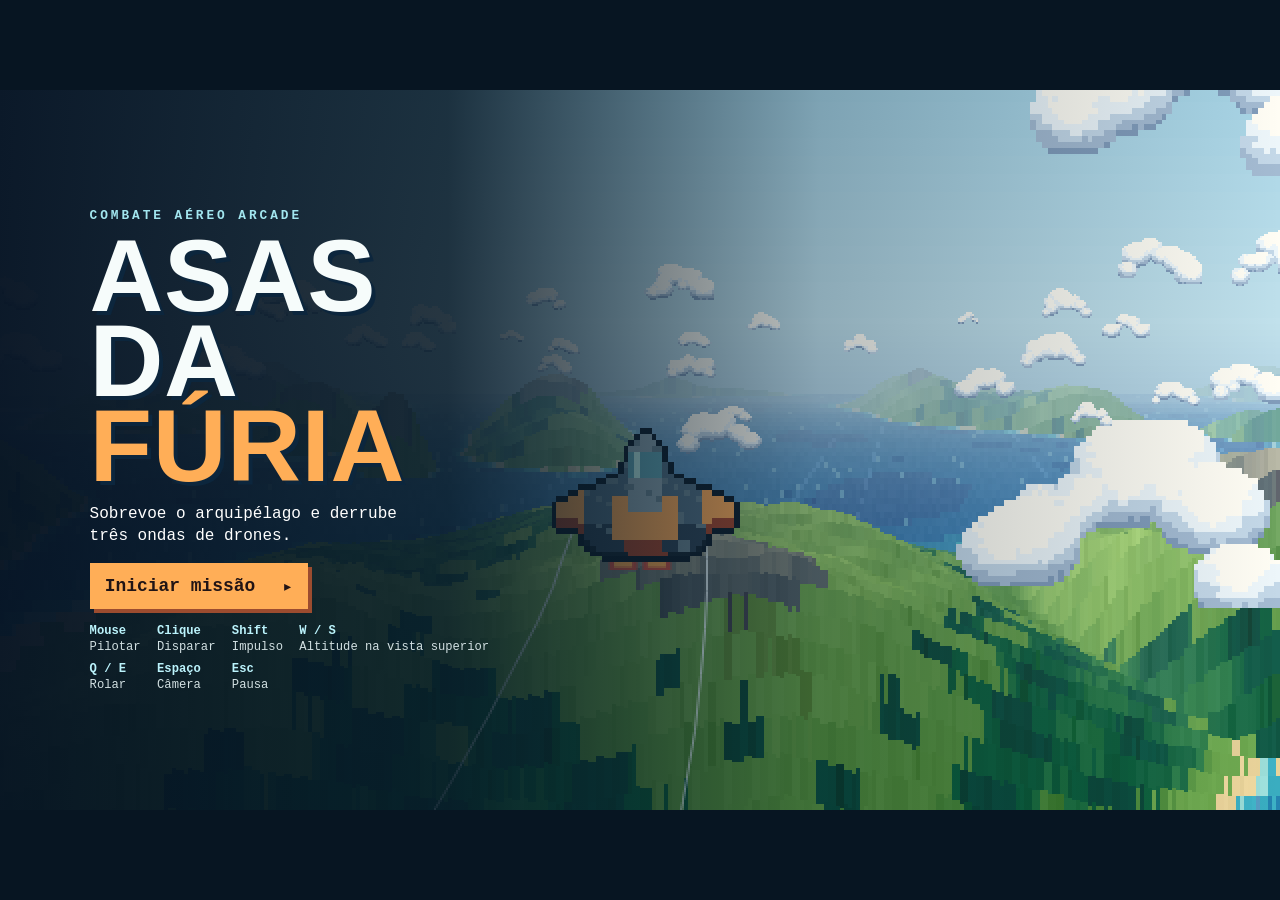
==== index.html @ 9c34bcce "Publica Asas da Fúria com controles por toque" ====
<!doctype html>
<html lang="pt-BR">
<meta charset="utf-8">
<meta name="viewport" content="width=device-width, initial-scale=1, viewport-fit=cover">
<meta name="description" content="Combate aéreo arcade em pixel art. Pilote um caça sobre um arquipélago e enfrente três ondas de drones.">
<title>Asas da Fúria</title>
<link rel="stylesheet" href="style.css">
<main class="game" aria-label="Asas da Fúria">
  <canvas id="flight" width="640" height="360" aria-label="Área de voo"></canvas>
  <div class="hud" hidden>
    <div class="readout"><span>INTEGRIDADE</span><meter id="integrity" min="0" max="100" value="100"></meter></div>
    <div class="readout"><span>ONDA</span><strong id="wave">1 / 3</strong></div>
    <div class="readout"><span>PONTOS</span><strong id="score">0000</strong></div>
    <div class="hud-right"><span id="camera">VISTA SUPERIOR</span><button id="sound" type="button" aria-label="Silenciar" aria-pressed="false">♪</button><button id="pause" type="button" aria-label="Pausar">Ⅱ</button></div>
    <div class="controls">Mouse · pilotar <b>•</b> Clique · disparar <b>•</b> Shift · impulso <b>•</b> Q / E · rolar <b>•</b> <span id="altitude-keys">W / S · altitude <b>•</b> </span>Espaço · câmera <b>•</b> Esc · pausa</div>
  </div>
  <section class="overlay" aria-labelledby="title">
    <div class="panel">
      <p class="eyebrow" id="eyebrow">COMBATE AÉREO ARCADE</p>
      <h1 id="title">ASAS DA<br><em>FÚRIA</em></h1>
      <p id="description">Sobrevoe o arquipélago e derrube três ondas de drones.</p>
      <button id="action" type="button">Iniciar missão <span aria-hidden="true">▸</span></button>
      <dl id="guide">
        <div><dt>Mouse</dt><dd>Pilotar</dd></div>
        <div><dt>Clique</dt><dd>Disparar</dd></div>
        <div><dt>Shift</dt><dd>Impulso</dd></div>
        <div><dt>W / S</dt><dd>Altitude na vista superior</dd></div>
        <div><dt>Q / E</dt><dd>Rolar</dd></div>
        <div><dt>Espaço</dt><dd>Câmera</dd></div>
        <div><dt>Esc</dt><dd>Pausa</dd></div>
      </dl>
    </div>
  </section>
</main>
<div class="touch-controls" hidden aria-label="Controles por toque">
  <div class="touch-steer">
    <div id="stick" aria-label="Alavanca de direção"><span></span></div>
    <div class="touch-altitude">
      <button type="button" data-flight-key="KeyW" aria-label="Subir">↑</button>
      <button type="button" data-flight-key="KeyS" aria-label="Descer">↓</button>
    </div>
  </div>
  <div class="touch-actions">
    <button type="button" id="touch-camera">Câmera</button>
    <button type="button" id="touch-roll">Rolar</button>
    <button type="button" data-flight-key="ShiftLeft">Impulso</button>
    <button type="button" data-flight-key="Fire">Disparar</button>
  </div>
</div>
<script src="world.js"></script>
<script src="render.js"></script>
<script src="audio.js"></script>
<script src="game.js"></script>
</html>
---- style.css ----
:root{color-scheme:dark;font-family:"Courier New",monospace;color:#fff;background:#071522}
*{box-sizing:border-box}
body{margin:0;min-height:100dvh;display:grid;place-items:center;overflow:hidden}
.game{width:min(100vw,177.7778dvh);aspect-ratio:16/9;position:relative;isolation:isolate;background:#194c77;overflow:hidden}
canvas{display:block;width:100%;height:100%;image-rendering:pixelated}
.game.playing canvas{cursor:none}
[hidden]{display:none!important}
.hud,.overlay{position:absolute;inset:0}
.hud{pointer-events:none;display:flex;gap:clamp(9px,2.6vw,40px);align-items:flex-start;padding:clamp(8px,1.7vw,25px);font-size:clamp(10px,1.18vw,18px);text-shadow:1px 2px #061620}
.readout{display:grid;gap:.25em}
.readout span,.hud-right span{color:#daf5ff;font-size:.78em;font-weight:bold;letter-spacing:.14em}
meter{appearance:none;width:clamp(48px,11vw,160px);height:.68em;border:1px solid #9cc0ca;background:#143c51}
meter::-webkit-meter-bar{height:100%;background:#143c51;border:0;border-radius:0}
meter::-webkit-meter-optimum-value{background:#a9ef9c}
.hud-right{margin-left:auto;display:flex;align-items:center;gap:.9em}
button{font:inherit;cursor:pointer}
button:focus-visible{outline:3px solid #fff;outline-offset:4px}
#pause,#sound{pointer-events:auto;border:1px solid #91b9c5;background:#102737;color:#e9faff;padding:.2em .55em}
#sound[aria-pressed="true"]{color:#ffae57}
.controls{position:absolute;bottom:2.4%;left:50%;transform:translateX(-50%);width:max-content;max-width:98%;text-align:center;background:#071522dc;color:#e7f6f8;padding:.55em 1em;font-size:.8em}
.controls b{color:#ffab63}
.overlay{display:flex;align-items:center;padding:3% 7%;background:linear-gradient(90deg,#061323f7,#071927de 35%,#07192944 64%,transparent)}
.panel{width:min(100%,460px)}
.eyebrow{font-size:clamp(8px,1vw,15px);font-weight:bold;letter-spacing:.23em;color:#a2e6ef;margin:0 0 .8em}
h1{font-family:Impact,"Arial Black",sans-serif;font-size:clamp(27px,8vw,118px);line-height:.83;letter-spacing:.005em;margin:0;color:#f6fcfb;text-shadow:4px 4px #0c263d}
h1 em{font-style:normal;color:#ffae57}
#description{font-size:clamp(8px,1.25vw,18px);line-height:1.35;max-width:32ch;margin:1em 0}
#action{display:inline-flex;gap:1.5em;align-items:center;padding:.65em .85em;background:#ffae57;color:#211415;border:0;box-shadow:4px 4px #9c4c2f;font-weight:bold;font-size:clamp(9px,1.4vw,20px)}
#action:hover{background:#ffd497}
dl{display:grid;grid-template-columns:repeat(4,max-content);gap:.65em 1.35em;font-size:clamp(7px,.95vw,14px);margin:1.3em 0 0}
dt{font-weight:bold;color:#bbf3fc}
dd{margin:.15em 0 0;color:#d2e0e2}
@media(max-width:550px){.controls{display:none}dl{gap:.4em 1.3em}.overlay{padding:2% 5%}}
.touch-controls{display:none}
@media (pointer:coarse), (hover:none){
  body.touch-device{overflow:auto;min-height:100dvh;padding:env(safe-area-inset-top) env(safe-area-inset-right) env(safe-area-inset-bottom) env(safe-area-inset-left);align-content:center}
  .touch-device .game{width:min(100%,177.7778dvh)}
  .touch-device.playing-touch .controls,.touch-device #guide{display:none}
  .touch-device.playing-touch .touch-controls:not([hidden]){display:flex}
  .touch-controls{width:min(100%,640px);align-items:center;justify-content:space-between;gap:8px;padding:10px 12px;touch-action:none;user-select:none}
  .touch-steer,.touch-altitude{display:flex;align-items:center;gap:5px}
  #stick{display:grid;place-items:center;flex:none;width:76px;height:76px;border-radius:50%;border:2px solid #638d9e;background:#0e2639;touch-action:none}
  #stick span{width:33px;height:33px;border-radius:50%;background:#b4d3dc;border:3px solid #416579;pointer-events:none}
  .touch-altitude{flex-direction:column}
  .touch-actions{display:grid;grid-template-columns:repeat(2,minmax(0,1fr));gap:5px}
  .touch-controls button{min-width:39px;min-height:44px;padding:0 7px;border:1px solid #638d9e;border-radius:4px;background:#102737;color:#f2fbff;font-size:12px;font-weight:bold;touch-action:none}
  .touch-controls [data-flight-key="Fire"]{background:#ffae57;color:#211415;border-color:#ffcf97}
  .touch-controls button:active,.touch-controls button.is-held{background:#bbdef0;color:#102737}
  @media (orientation:landscape){
    .touch-device.playing-touch .touch-controls{position:fixed;bottom:env(safe-area-inset-bottom);inset-inline:0;margin-inline:auto;width:100%;padding-inline:max(12px,env(safe-area-inset-left)) max(12px,env(safe-area-inset-right));pointer-events:none}
    .touch-controls button,#stick{pointer-events:auto}
  }
}
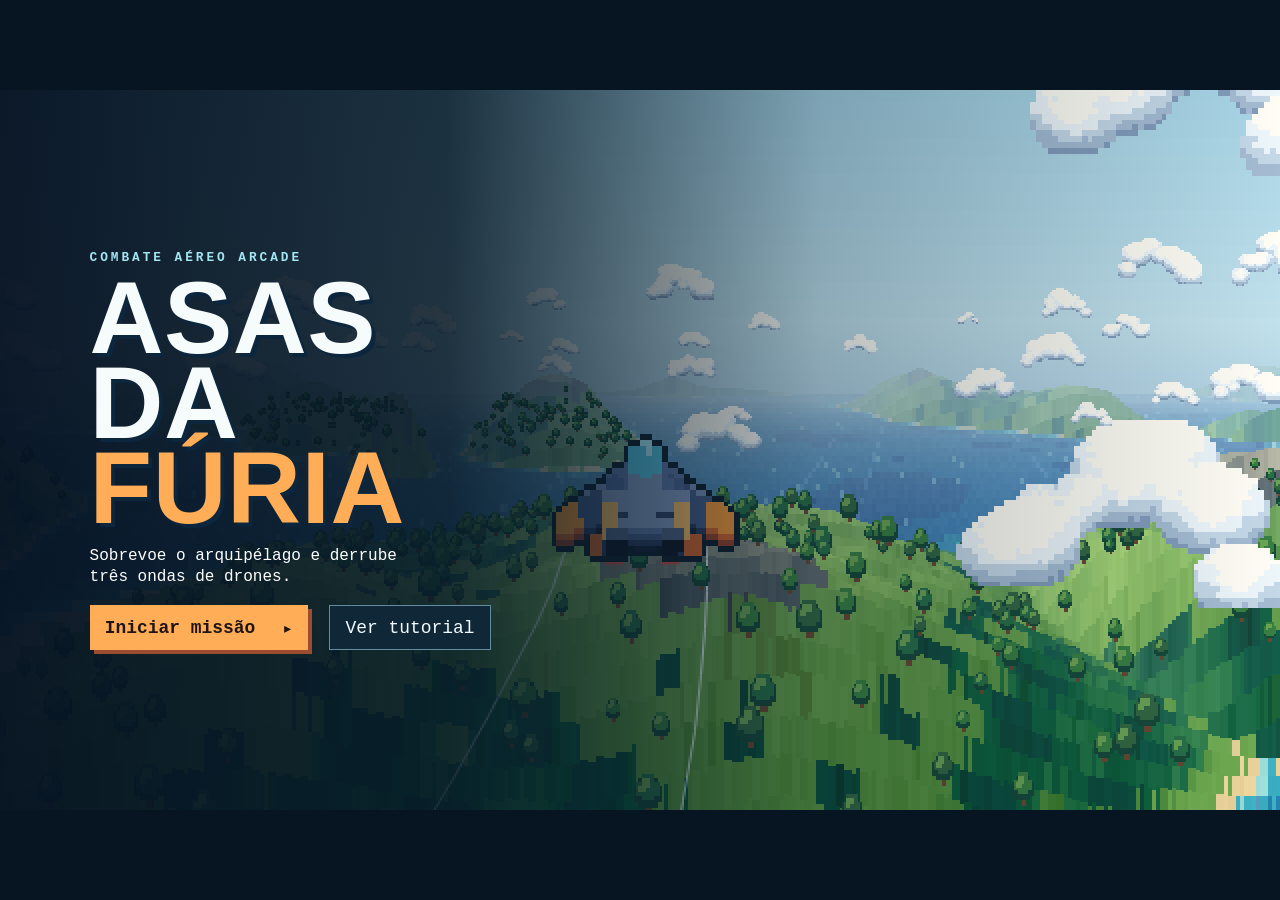
==== commit 2ea9b0a4: "Adiciona tutorial e resgate do piloto" ====
--- a/index.html
+++ b/index.html
@@ -12,26 +12,32 @@
     <div class="readout"><span>ONDA</span><strong id="wave">1 / 3</strong></div>
     <div class="readout"><span>PONTOS</span><strong id="score">0000</strong></div>
     <div class="hud-right"><span id="camera">VISTA SUPERIOR</span><button id="sound" type="button" aria-label="Silenciar" aria-pressed="false">♪</button><button id="pause" type="button" aria-label="Pausar">Ⅱ</button></div>
-    <div class="controls">Mouse · pilotar <b>•</b> Clique · disparar <b>•</b> Shift · impulso <b>•</b> Q / E · rolar <b>•</b> <span id="altitude-keys">W / S · altitude <b>•</b> </span>Espaço · câmera <b>•</b> Esc · pausa</div>
+    <div class="controls"><span id="flight-guide">Mouse · pilotar <b>•</b> Clique · disparar <b>•</b> Shift · impulso <b>•</b> Q / E · rolar <b>•</b> <span id="altitude-keys">W / S · altitude <b>•</b> </span>Espaço · câmera <b>•</b> </span><span id="pilot-guide" hidden>WASD / setas · mover <b>•</b> </span>Esc · pausa</div>
   </div>
+  <section id="ejection" class="ejection" aria-label="Aviso de ejeção" hidden>
+    <strong role="alert">AVIÃO EM QUEDA!</strong>
+    <button id="eject" type="button">Ejetar <kbd>E</kbd></button>
+  </section>
   <section class="overlay" aria-labelledby="title">
     <div class="panel">
       <p class="eyebrow" id="eyebrow">COMBATE AÉREO ARCADE</p>
       <h1 id="title">ASAS DA<br><em>FÚRIA</em></h1>
       <p id="description">Sobrevoe o arquipélago e derrube três ondas de drones.</p>
       <button id="action" type="button">Iniciar missão <span aria-hidden="true">▸</span></button>
-      <dl id="guide">
-        <div><dt>Mouse</dt><dd>Pilotar</dd></div>
-        <div><dt>Clique</dt><dd>Disparar</dd></div>
-        <div><dt>Shift</dt><dd>Impulso</dd></div>
-        <div><dt>W / S</dt><dd>Altitude na vista superior</dd></div>
-        <div><dt>Q / E</dt><dd>Rolar</dd></div>
-        <div><dt>Espaço</dt><dd>Câmera</dd></div>
-        <div><dt>Esc</dt><dd>Pausa</dd></div>
-      </dl>
+      <button id="show-tutorial" type="button" aria-haspopup="dialog">Ver tutorial</button>
+      <button id="restart" type="button" hidden>Reiniciar missão</button>
     </div>
   </section>
 </main>
+<dialog id="tutorial" aria-labelledby="tutorial-title">
+  <h2 id="tutorial-title">Como jogar</h2>
+  <ol>
+    <li><strong>Pilote o caça.</strong> Mova o mouse para guiar o avião. Na vista superior, use <kbd>W</kbd> / <kbd>S</kbd> para subir ou descer. <kbd>Espaço</kbd> troca a câmera e <kbd>Q</kbd> / <kbd>E</kbd> fazem o avião rolar.</li>
+    <li><strong>Enfrente três ondas de drones.</strong> Clique para disparar e use <kbd>Shift</kbd> para acelerar. No celular, use a alavanca e os botões na tela.</li>
+    <li><strong>Ejete antes do impacto.</strong> Quando aparecer o aviso de queda, pressione <kbd>E</kbd> ou toque em <strong>Ejetar</strong>. O paraquedas abre sozinho. Use <kbd>WASD</kbd>, as setas ou a alavanca para guiar a descida, nadar e caminhar pelas ilhas. No mar, siga a seta até a costa.</li>
+  </ol>
+  <form method="dialog"><button type="submit" autofocus>Voltar ao menu</button></form>
+</dialog>
 <div class="touch-controls" hidden aria-label="Controles por toque">
   <div class="touch-steer">
     <div id="stick" aria-label="Alavanca de direção"><span></span></div>
--- a/style.css
+++ b/style.css
@@ -19,6 +19,10 @@
 #sound[aria-pressed="true"]{color:#ffae57}
 .controls{position:absolute;bottom:2.4%;left:50%;transform:translateX(-50%);width:max-content;max-width:98%;text-align:center;background:#071522dc;color:#e7f6f8;padding:.55em 1em;font-size:.8em}
 .controls b{color:#ffab63}
+.ejection{position:absolute;top:50%;left:50%;transform:translate(-50%,-50%);display:grid;justify-items:center;gap:.55em;width:max-content;padding:.75em 1.2em;background:#391c23ee;border:2px solid #ff9389;color:#fff4e7;text-align:center;font-size:clamp(12px,2vw,24px);box-shadow:0 0 0 3px #24151bc4}
+#eject{min-height:44px;padding:.35em .8em;background:#ffae57;color:#211415;border:0;font-weight:bold;touch-action:manipulation}
+#eject:hover{background:#ffd497}
+#eject kbd{margin-left:.35em;padding:.08em .28em;border:1px solid currentColor;font-size:.8em}
 .overlay{display:flex;align-items:center;padding:3% 7%;background:linear-gradient(90deg,#061323f7,#071927de 35%,#07192944 64%,transparent)}
 .panel{width:min(100%,460px)}
 .eyebrow{font-size:clamp(8px,1vw,15px);font-weight:bold;letter-spacing:.23em;color:#a2e6ef;margin:0 0 .8em}
@@ -27,15 +31,21 @@
 #description{font-size:clamp(8px,1.25vw,18px);line-height:1.35;max-width:32ch;margin:1em 0}
 #action{display:inline-flex;gap:1.5em;align-items:center;padding:.65em .85em;background:#ffae57;color:#211415;border:0;box-shadow:4px 4px #9c4c2f;font-weight:bold;font-size:clamp(9px,1.4vw,20px)}
 #action:hover{background:#ffd497}
-dl{display:grid;grid-template-columns:repeat(4,max-content);gap:.65em 1.35em;font-size:clamp(7px,.95vw,14px);margin:1.3em 0 0}
-dt{font-weight:bold;color:#bbf3fc}
-dd{margin:.15em 0 0;color:#d2e0e2}
-@media(max-width:550px){.controls{display:none}dl{gap:.4em 1.3em}.overlay{padding:2% 5%}}
+#show-tutorial,#restart{margin-left:.65em;padding:.65em .85em;background:#102737;color:#f2fbff;border:1px solid #638d9e;font-size:clamp(10px,1.4vw,20px)}
+#show-tutorial:hover,#restart:hover{background:#1d435a}
+#tutorial{width:min(34rem,calc(100% - 1.5rem));max-height:calc(100dvh - 1.5rem);padding:clamp(1rem,4vw,2rem);background:#102737;color:#e9faff;border:2px solid #638d9e;line-height:1.5;font-size:clamp(13px,2vw,16px)}
+#tutorial::backdrop{background:#061323ce}
+#tutorial h2{margin:0;color:#ffae57}
+#tutorial ol{padding-left:1.5em}
+#tutorial li+li{margin-top:.65em}
+#tutorial kbd{color:#ffe0ac}
+#tutorial button{min-height:44px;padding:.5em .8em;background:#ffae57;color:#211415;border:0;font-weight:bold}
+@media(max-width:550px){.controls{display:none}.overlay{padding:2% 5%}}
 .touch-controls{display:none}
 @media (pointer:coarse), (hover:none){
   body.touch-device{overflow:auto;min-height:100dvh;padding:env(safe-area-inset-top) env(safe-area-inset-right) env(safe-area-inset-bottom) env(safe-area-inset-left);align-content:center}
   .touch-device .game{width:min(100%,177.7778dvh)}
-  .touch-device.playing-touch .controls,.touch-device #guide{display:none}
+  .touch-device.playing-touch .controls{display:none}
   .touch-device.playing-touch .touch-controls:not([hidden]){display:flex}
   .touch-controls{width:min(100%,640px);align-items:center;justify-content:space-between;gap:8px;padding:10px 12px;touch-action:none;user-select:none}
   .touch-steer,.touch-altitude{display:flex;align-items:center;gap:5px}
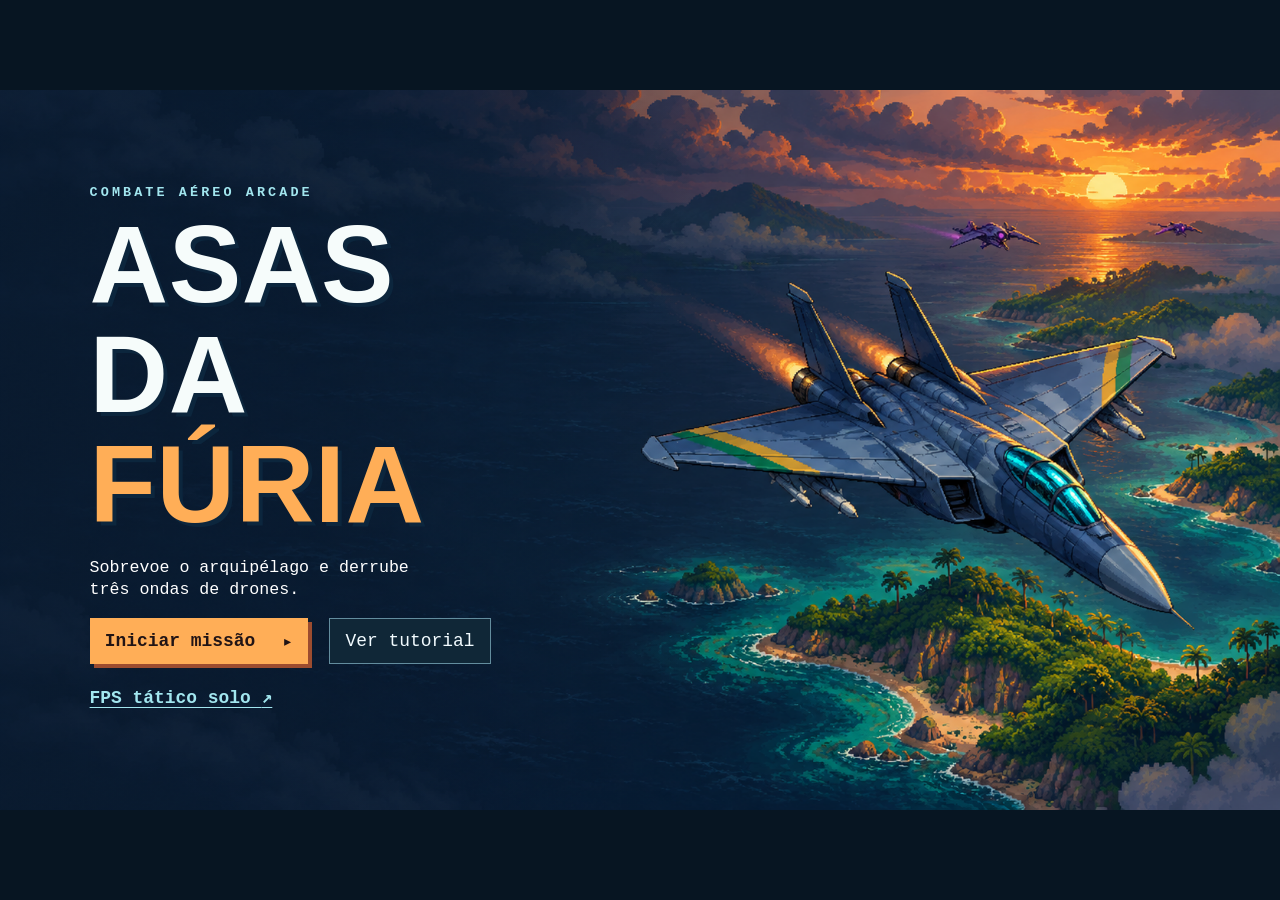
==== commit 397035bd: "Aprimora personagens e publica Operação Farol" ====
--- a/index.html
+++ b/index.html
@@ -5,14 +5,17 @@
 <meta name="description" content="Combate aéreo arcade em pixel art. Pilote um caça sobre um arquipélago e enfrente três ondas de drones.">
 <title>Asas da Fúria</title>
 <link rel="stylesheet" href="style.css">
-<main class="game" aria-label="Asas da Fúria">
-  <canvas id="flight" width="640" height="360" aria-label="Área de voo"></canvas>
+<main class="game intro" aria-label="Asas da Fúria">
+  <canvas id="flight" width="640" height="360" aria-label="Área de jogo"></canvas>
   <div class="hud" hidden>
     <div class="readout"><span>INTEGRIDADE</span><meter id="integrity" min="0" max="100" value="100"></meter></div>
     <div class="readout"><span>ONDA</span><strong id="wave">1 / 3</strong></div>
+    <div class="readout" hidden><span>VIDA</span><strong id="pilot-health">100</strong></div>
+    <div class="readout" hidden><span>PISTOLA</span><strong id="pilot-ammo">12 / 36</strong></div>
     <div class="readout"><span>PONTOS</span><strong id="score">0000</strong></div>
     <div class="hud-right"><span id="camera">VISTA SUPERIOR</span><button id="sound" type="button" aria-label="Silenciar" aria-pressed="false">♪</button><button id="pause" type="button" aria-label="Pausar">Ⅱ</button></div>
-    <div class="controls"><span id="flight-guide">Mouse · pilotar <b>•</b> Clique · disparar <b>•</b> Shift · impulso <b>•</b> Q / E · rolar <b>•</b> <span id="altitude-keys">W / S · altitude <b>•</b> </span>Espaço · câmera <b>•</b> </span><span id="pilot-guide" hidden>WASD / setas · mover <b>•</b> </span>Esc · pausa</div>
+    <div class="controls"><span id="flight-guide">Mouse · pilotar <b>•</b> Clique · disparar <b>•</b> Shift · impulso <b>•</b> Q / E · rolar <b>•</b> <span id="altitude-keys">W / S · altitude <b>•</b> </span>Espaço · câmera <b>•</b> </span><span id="pilot-guide" hidden>WASD / setas · mover <b>•</b> <span id="ground-guide" hidden>Mouse · mirar <b>•</b> <span id="pistol-guide">Clique · disparar <b>•</b> R · recarregar <b>•</b> Shift · andar <b>•</b> C · agachar <b>•</b> </span>Espaço · câmera <b>•</b> </span></span>Esc · pausa</div>
+    <p id="pilot-prompt" hidden>Clique na arena para mirar</p>
   </div>
   <section id="ejection" class="ejection" aria-label="Aviso de ejeção" hidden>
     <strong role="alert">AVIÃO EM QUEDA!</strong>
@@ -25,6 +28,7 @@
       <p id="description">Sobrevoe o arquipélago e derrube três ondas de drones.</p>
       <button id="action" type="button">Iniciar missão <span aria-hidden="true">▸</span></button>
       <button id="show-tutorial" type="button" aria-haspopup="dialog">Ver tutorial</button>
+      <a id="solo-tactical" href="operacao.html">FPS tático solo <span aria-hidden="true">↗</span></a>
       <button id="restart" type="button" hidden>Reiniciar missão</button>
     </div>
   </section>
@@ -35,6 +39,7 @@
     <li><strong>Pilote o caça.</strong> Mova o mouse para guiar o avião. Na vista superior, use <kbd>W</kbd> / <kbd>S</kbd> para subir ou descer. <kbd>Espaço</kbd> troca a câmera e <kbd>Q</kbd> / <kbd>E</kbd> fazem o avião rolar.</li>
     <li><strong>Enfrente três ondas de drones.</strong> Clique para disparar e use <kbd>Shift</kbd> para acelerar. No celular, use a alavanca e os botões na tela.</li>
     <li><strong>Ejete antes do impacto.</strong> Quando aparecer o aviso de queda, pressione <kbd>E</kbd> ou toque em <strong>Ejetar</strong>. O paraquedas abre sozinho. Use <kbd>WASD</kbd>, as setas ou a alavanca para guiar a descida, nadar e caminhar pelas ilhas. No mar, siga a seta até a costa.</li>
+    <li><strong>Encontre o resgate.</strong> Ao tocar a água, nade em primeira pessoa até a costa. Clique na arena para mirar com o mouse ou arraste na tela. Em terra, use a pistola contra a patrulha, <kbd>R</kbd> para recarregar, <kbd>Shift</kbd> para andar e <kbd>C</kbd> para agachar. Siga a bússola até o helicóptero. <kbd>Espaço</kbd> ou o botão <strong>Câmera</strong> troca a vista.</li>
   </ol>
   <form method="dialog"><button type="submit" autofocus>Voltar ao menu</button></form>
 </dialog>
@@ -51,10 +56,13 @@
     <button type="button" id="touch-roll">Rolar</button>
     <button type="button" data-flight-key="ShiftLeft">Impulso</button>
     <button type="button" data-flight-key="Fire">Disparar</button>
+    <button type="button" data-flight-key="KeyR" hidden>Recarregar</button>
   </div>
 </div>
 <script src="world.js"></script>
+<script src="character-art.js"></script>
 <script src="render.js"></script>
 <script src="audio.js"></script>
+<script src="ground.js"></script>
 <script src="game.js"></script>
 </html>
--- a/style.css
+++ b/style.css
@@ -4,6 +4,7 @@
 .game{width:min(100vw,177.7778dvh);aspect-ratio:16/9;position:relative;isolation:isolate;background:#194c77;overflow:hidden}
 canvas{display:block;width:100%;height:100%;image-rendering:pixelated}
 .game.playing canvas{cursor:none}
+.game.ground canvas{touch-action:none}
 [hidden]{display:none!important}
 .hud,.overlay{position:absolute;inset:0}
 .hud{pointer-events:none;display:flex;gap:clamp(9px,2.6vw,40px);align-items:flex-start;padding:clamp(8px,1.7vw,25px);font-size:clamp(10px,1.18vw,18px);text-shadow:1px 2px #061620}
@@ -19,6 +20,7 @@
 #sound[aria-pressed="true"]{color:#ffae57}
 .controls{position:absolute;bottom:2.4%;left:50%;transform:translateX(-50%);width:max-content;max-width:98%;text-align:center;background:#071522dc;color:#e7f6f8;padding:.55em 1em;font-size:.8em}
 .controls b{color:#ffab63}
+#pilot-prompt{position:absolute;left:50%;top:57%;transform:translateX(-50%);max-width:90%;margin:0;background:#071522e8;color:#fff3d4;padding:.55em .8em;text-align:center}
 .ejection{position:absolute;top:50%;left:50%;transform:translate(-50%,-50%);display:grid;justify-items:center;gap:.55em;width:max-content;padding:.75em 1.2em;background:#391c23ee;border:2px solid #ff9389;color:#fff4e7;text-align:center;font-size:clamp(12px,2vw,24px);box-shadow:0 0 0 3px #24151bc4}
 #eject{min-height:44px;padding:.35em .8em;background:#ffae57;color:#211415;border:0;font-weight:bold;touch-action:manipulation}
 #eject:hover{background:#ffd497}
@@ -33,6 +35,82 @@
 #action:hover{background:#ffd497}
 #show-tutorial,#restart{margin-left:.65em;padding:.65em .85em;background:#102737;color:#f2fbff;border:1px solid #638d9e;font-size:clamp(10px,1.4vw,20px)}
 #show-tutorial:hover,#restart:hover{background:#1d435a}
+#solo-tactical{display:block;width:max-content;margin-top:.9em;padding:.38em 0;color:#a2e6ef;font-size:clamp(10px,1.3vw,18px);font-weight:bold;text-underline-offset:.25em}
+#solo-tactical:hover,#solo-tactical:focus-visible{color:#ffd497}
+.game.playing #solo-tactical{display:none}
+
+.game.intro {
+  --title-art: url("assets/tela-inicial.png");
+  container-type: inline-size;
+  background: #0b1c30;
+}
+.game.intro canvas {
+  position: absolute;
+  visibility: hidden;
+}
+.game.intro .overlay {
+  background: linear-gradient(90deg, #0b1c3073, transparent 55%), var(--title-art) center / cover no-repeat;
+}
+.game.intro h1 {
+  font-size: clamp(24px, 8.5cqw, 118px);
+  line-height: 1.01;
+}
+.game.intro .eyebrow {
+  font-size: clamp(8px, 1.05cqw, 15px);
+}
+.game.intro #description {
+  font-size: clamp(10px, 1.3cqw, 18px);
+}
+.game.intro #action,
+.game.intro #show-tutorial,
+.game.intro #solo-tactical {
+  font-size: clamp(10px, 1.4cqw, 18px);
+}
+
+@media (max-width: 600px) and (orientation: portrait) {
+  body:has(.game.intro) {
+    background: #0b1c30;
+  }
+  .game.intro {
+    aspect-ratio: auto;
+  }
+  .game.intro .overlay {
+    position: relative;
+    display: block;
+    padding: 0;
+    background: none;
+  }
+  .game.intro .overlay::before {
+    content: "";
+    display: block;
+    height: min(68cqw, 39dvh);
+    background: linear-gradient(#0b1c30, transparent 16%, transparent 68%, #0b1c30), var(--title-art) right center / cover no-repeat;
+  }
+  .game.intro .panel {
+    position: relative;
+    width: 100%;
+    margin-top: -1rem;
+    padding: 0 clamp(1rem, 6cqw, 2rem) 1.25rem;
+  }
+  .game.intro h1 {
+    font-size: clamp(40px, 12cqw, 66px);
+  }
+  .game.intro .eyebrow {
+    font-size: 10px;
+  }
+  .game.intro #description,
+  .game.intro #action,
+  .game.intro #show-tutorial,
+  .game.intro #solo-tactical {
+    font-size: 14px;
+  }
+  .game.intro #action,
+  .game.intro #show-tutorial {
+    min-height: 44px;
+    margin-top: .25rem;
+  }
+}
+
 #tutorial{width:min(34rem,calc(100% - 1.5rem));max-height:calc(100dvh - 1.5rem);padding:clamp(1rem,4vw,2rem);background:#102737;color:#e9faff;border:2px solid #638d9e;line-height:1.5;font-size:clamp(13px,2vw,16px)}
 #tutorial::backdrop{background:#061323ce}
 #tutorial h2{margin:0;color:#ffae57}
